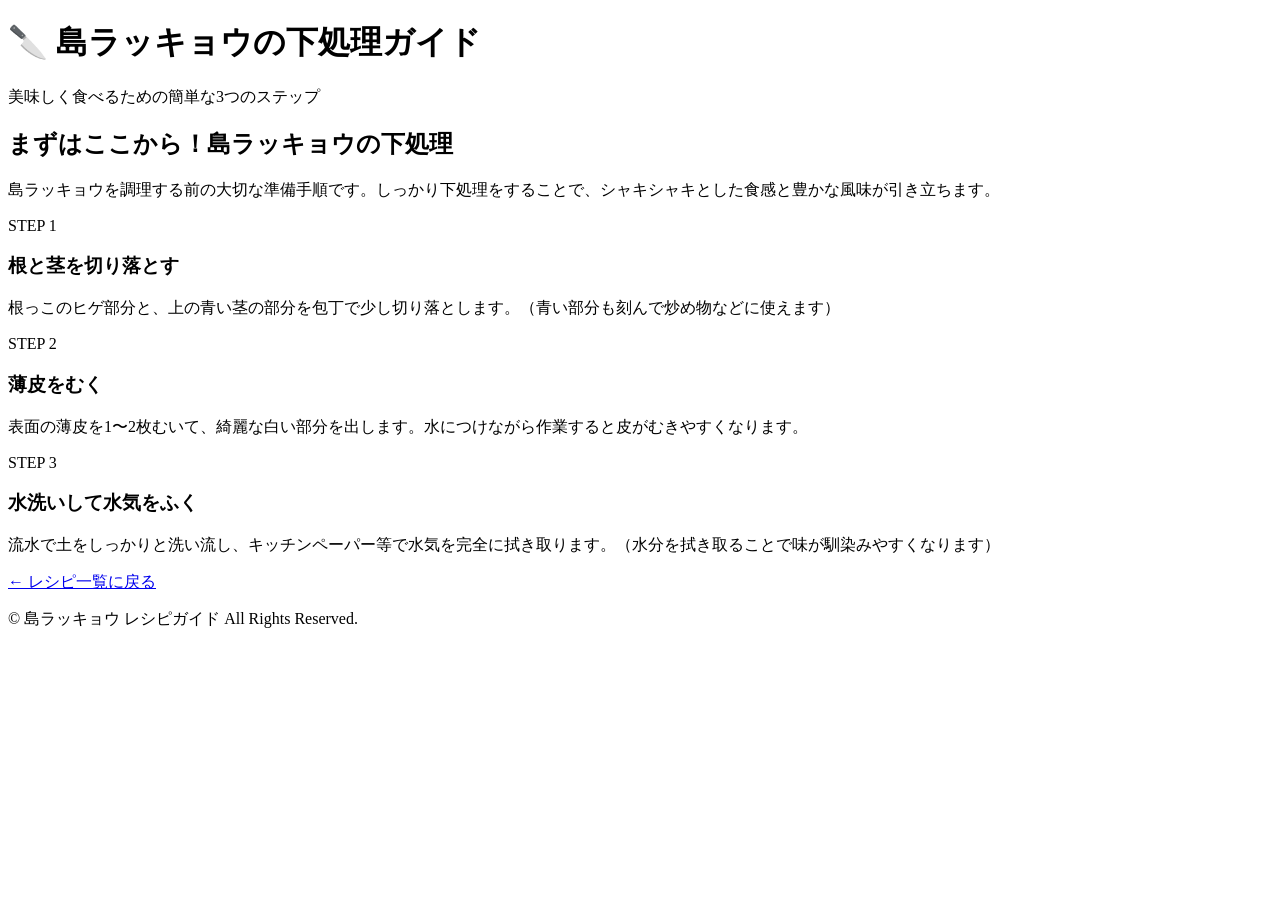
==== prep.html @ ad03f65e "Create prep.html" ====
<!DOCTYPE html>
<html lang="ja">
<head>
    <meta charset="UTF-8">
    <meta name="viewport" content="width=device-width, initial-scale=1.0">
    <title>島ラッキョウの下処理方法 | シャキシャキ美味しく食べるコツ</title>
    <link rel="stylesheet" href="style.css">
</head>
<body>

    <header>
        <h1>🔪 島ラッキョウの下処理ガイド</h1>
        <p>美味しく食べるための簡単な3つのステップ</p>
    </header>

    <div class="container">

        <section class="prep-section">
            <h2 class="section-title">まずはここから！島ラッキョウの下処理</h2>
            <p class="section-desc">島ラッキョウを調理する前の大切な準備手順です。しっかり下処理をすることで、シャキシャキとした食感と豊かな風味が引き立ちます。</p>

            <div class="prep-steps">
                <div class="prep-card">
                    <div class="step-num">STEP 1</div>
                    <h3>根と茎を切り落とす</h3>
                    <p>根っこのヒゲ部分と、上の青い茎の部分を包丁で少し切り落とします。（青い部分も刻んで炒め物などに使えます）</p>
                </div>

                <div class="prep-card">
                    <div class="step-num">STEP 2</div>
                    <h3>薄皮をむく</h3>
                    <p>表面の薄皮を1〜2枚むいて、綺麗な白い部分を出します。水につけながら作業すると皮がむきやすくなります。</p>
                </div>

                <div class="prep-card">
                    <div class="step-num">STEP 3</div>
                    <h3>水洗いして水気をふく</h3>
                    <p>流水で土をしっかりと洗い流し、キッチンペーパー等で水気を完全に拭き取ります。（水分を拭き取ることで味が馴染みやすくなります）</p>
                </div>
            </div>
        </section>

        <div class="nav-box">
            <a href="index.html" class="btn">← レシピ一覧に戻る</a>
        </div>

    </div>

    <footer>
        <p>&copy; 島ラッキョウ レシピガイド All Rights Reserved.</p>
    </footer>

</body>
</html>
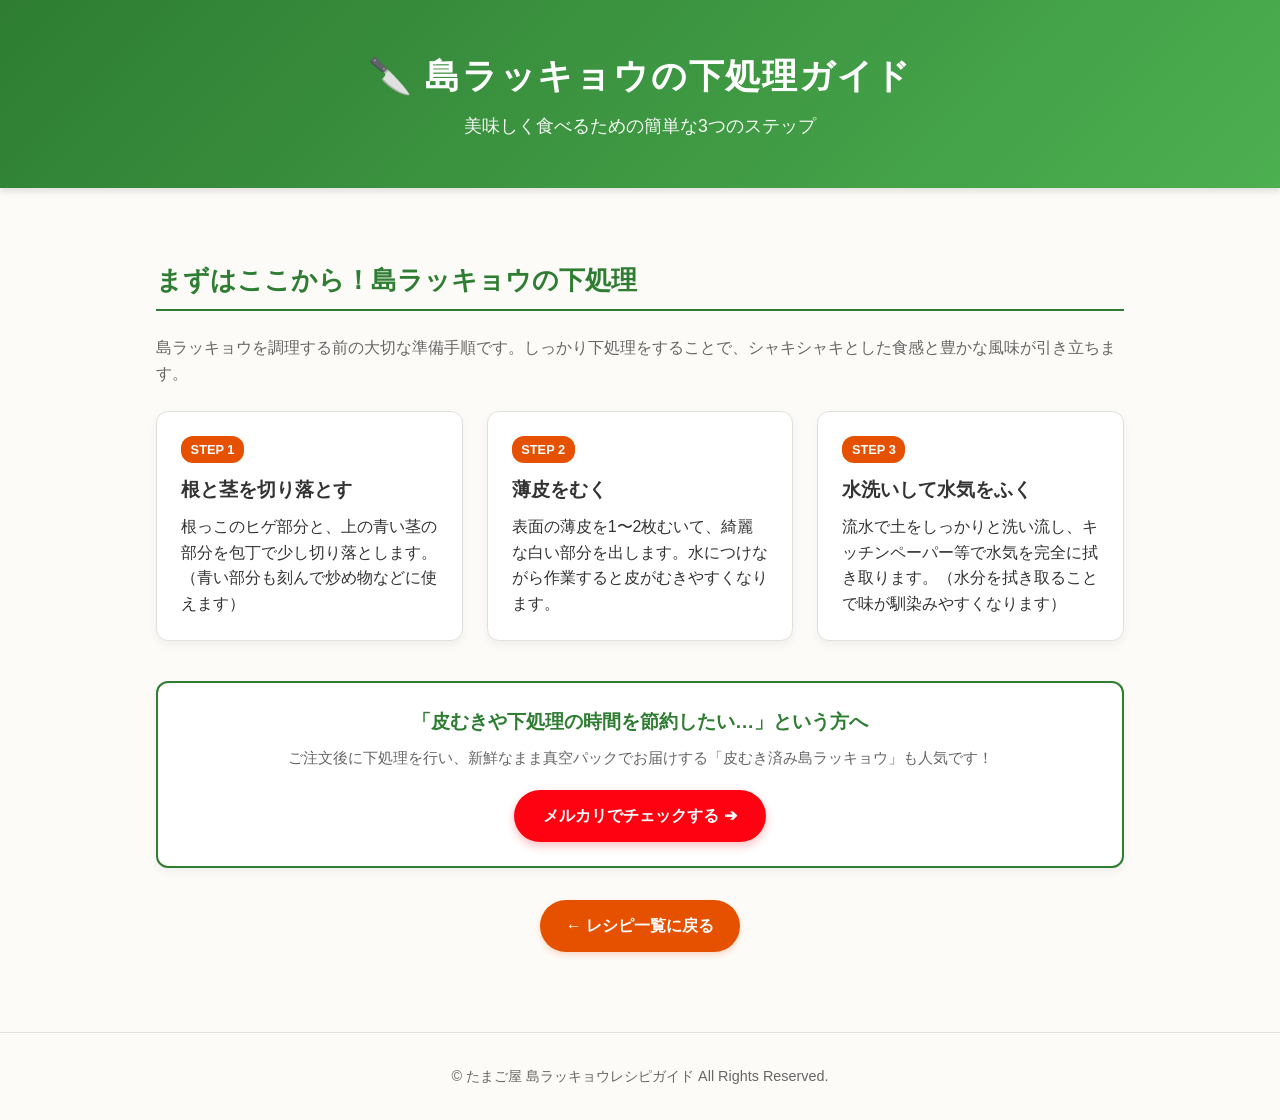
==== commit 0184b0a4: "Update prep.html" ====
--- a/prep.html
+++ b/prep.html
@@ -3,7 +3,7 @@
 <head>
     <meta charset="UTF-8">
     <meta name="viewport" content="width=device-width, initial-scale=1.0">
-    <title>島ラッキョウの下処理方法 | シャキシャキ美味しく食べるコツ</title>
+    <title>島ラッキョウの下処理方法 | たまご屋</title>
     <link rel="stylesheet" href="style.css">
 </head>
 <body>
@@ -40,6 +40,15 @@
             </div>
         </section>
 
+        <!-- 下処理の手間を省きたい人向けのアフィリエイト枠 -->
+        <div class="affiliate-banner-wide">
+            <h3>「皮むきや下処理の時間を節約したい…」という方へ</h3>
+            <p>ご注文後に下処理を行い、新鮮なまま真空パックでお届けする「皮むき済み島ラッキョウ」も人気です！</p>
+            <a href="https://jp.mercari.com/user/profile/764110598" target="_blank" rel="noopener noreferrer" class="btn-mercari">
+                メルカリでチェックする ➔
+            </a>
+        </div>
+
         <div class="nav-box">
             <a href="index.html" class="btn">← レシピ一覧に戻る</a>
         </div>
@@ -47,7 +56,7 @@
     </div>
 
     <footer>
-        <p>&copy; 島ラッキョウ レシピガイド All Rights Reserved.</p>
+        <p>&copy; たまご屋 島ラッキョウレシピガイド All Rights Reserved.</p>
     </footer>
 
 </body>
--- a/style.css
+++ b/style.css
@@ -0,0 +1,355 @@
+:root {
+    --primary-color: #2e7d32;
+    --primary-hover: #1b5e20;
+    --accent-color: #e65100;
+    --bg-color: #fdfbf7;
+    --card-bg: #ffffff;
+    --text-color: #333333;
+    --text-muted: #666666;
+    --border-color: #e0e0e0;
+    --mercari-red: #ff0211;
+    --mercari-hover: #e0020f;
+}
+
+* {
+    box-sizing: border-box;
+    margin: 0;
+    padding: 0;
+}
+
+body {
+    font-family: -apple-system, BlinkMacSystemFont, "Segoe UI", Roboto, "Helvetica Neue", Arial, sans-serif;
+    background-color: var(--bg-color);
+    color: var(--text-color);
+    line-height: 1.6;
+}
+
+header {
+    background: linear-gradient(135deg, #2e7d32 0%, #4caf50 100%);
+    color: #ffffff;
+    text-align: center;
+    padding: 3rem 1rem;
+    box-shadow: 0 4px 6px rgba(0, 0, 0, 0.1);
+}
+
+header h1 {
+    font-size: 2.2rem;
+    margin-bottom: 0.5rem;
+    letter-spacing: 0.05em;
+}
+
+header p {
+    font-size: 1.1rem;
+    opacity: 0.95;
+}
+
+.container {
+    max-width: 1000px;
+    margin: 0 auto;
+    padding: 2rem 1rem;
+}
+
+.intro {
+    background-color: var(--card-bg);
+    border-radius: 12px;
+    padding: 1.5rem;
+    margin-bottom: 2rem;
+    box-shadow: 0 2px 8px rgba(0,0,0,0.05);
+    border-left: 6px solid var(--primary-color);
+}
+
+.intro h2 {
+    color: var(--primary-color);
+    margin-bottom: 0.5rem;
+    font-size: 1.4rem;
+}
+
+/* 下処理ページ案内バナー */
+.prep-banner {
+    background: linear-gradient(135deg, #ffffff 0%, #f4f8f4 100%);
+    border: 2px dashed var(--primary-color);
+    border-radius: 12px;
+    padding: 1.5rem;
+    margin-bottom: 2.5rem;
+    display: flex;
+    justify-content: space-between;
+    align-items: center;
+    flex-wrap: wrap;
+    gap: 1rem;
+    box-shadow: 0 2px 8px rgba(0,0,0,0.04);
+}
+
+.prep-banner-text h3 {
+    color: var(--primary-color);
+    font-size: 1.2rem;
+    margin-bottom: 0.3rem;
+    display: flex;
+    align-items: center;
+    gap: 0.5rem;
+}
+
+.prep-banner-text p {
+    color: var(--text-muted);
+    font-size: 0.95rem;
+}
+
+/* 共通ボタン（通常用） */
+.btn, .btn-prep {
+    display: inline-block;
+    background-color: var(--accent-color);
+    color: #ffffff;
+    text-decoration: none;
+    padding: 0.8rem 1.6rem;
+    border-radius: 30px;
+    font-weight: bold;
+    font-size: 1rem;
+    box-shadow: 0 3px 6px rgba(230, 81, 0, 0.2);
+    transition: all 0.2s ease;
+    white-space: nowrap;
+}
+
+.btn:hover, .btn-prep:hover {
+    background-color: #bf360c;
+    transform: translateY(-2px);
+    box-shadow: 0 5px 10px rgba(230, 81, 0, 0.3);
+}
+
+.section-title {
+    font-size: 1.6rem;
+    color: var(--primary-color);
+    border-bottom: 2px solid var(--primary-color);
+    padding-bottom: 0.5rem;
+    margin: 2.5rem 0 1.5rem;
+    display: flex;
+    align-items: center;
+    gap: 0.5rem;
+}
+
+.section-desc {
+    margin-bottom: 1.5rem;
+    color: var(--text-muted);
+}
+
+/* 下処理カード（prep.html） */
+.prep-steps {
+    display: grid;
+    grid-template-columns: repeat(auto-fit, minmax(260px, 1fr));
+    gap: 1.5rem;
+    margin-bottom: 2.5rem;
+}
+
+.prep-card {
+    background-color: var(--card-bg);
+    border-radius: 12px;
+    padding: 1.5rem;
+    box-shadow: 0 4px 10px rgba(0, 0, 0, 0.05);
+    border: 1px solid var(--border-color);
+}
+
+.step-num {
+    display: inline-block;
+    background-color: var(--accent-color);
+    color: #ffffff;
+    font-size: 0.8rem;
+    font-weight: bold;
+    padding: 0.2rem 0.6rem;
+    border-radius: 12px;
+    margin-bottom: 0.75rem;
+}
+
+.prep-card h3 {
+    font-size: 1.2rem;
+    color: var(--text-color);
+    margin-bottom: 0.5rem;
+}
+
+/* レシピグリッド */
+.recipe-grid {
+    display: grid;
+    grid-template-columns: repeat(auto-fit, minmax(300px, 1fr));
+    gap: 1.5rem;
+}
+
+.recipe-card {
+    background-color: var(--card-bg);
+    border-radius: 12px;
+    overflow: hidden;
+    box-shadow: 0 4px 12px rgba(0,0,0,0.08);
+    border: 1px solid var(--border-color);
+    display: flex;
+    flex-direction: column;
+    transition: transform 0.2s ease;
+}
+
+.recipe-card:hover {
+    transform: translateY(-4px);
+}
+
+.recipe-header {
+    background-color: #f4f8f4;
+    padding: 1.2rem;
+    border-bottom: 1px solid var(--border-color);
+}
+
+.recipe-tag {
+    display: inline-block;
+    background-color: var(--accent-color);
+    color: #fff;
+    font-size: 0.8rem;
+    font-weight: bold;
+    padding: 0.2rem 0.6rem;
+    border-radius: 20px;
+    margin-bottom: 0.5rem;
+}
+
+.recipe-card h3 {
+    font-size: 1.3rem;
+    color: var(--text-color);
+}
+
+.recipe-body {
+    padding: 1.25rem;
+    flex-grow: 1;
+}
+
+.ingredients {
+    margin-bottom: 1rem;
+    background-color: #fafafa;
+    padding: 0.8rem;
+    border-radius: 8px;
+    font-size: 0.95rem;
+}
+
+.ingredients h4 {
+    font-size: 0.9rem;
+    color: var(--text-muted);
+    margin-bottom: 0.4rem;
+    border-bottom: 1px dashed #ccc;
+    padding-bottom: 0.2rem;
+}
+
+.ingredients ul {
+    list-style: none;
+}
+
+.ingredients li {
+    display: flex;
+    justify-content: space-between;
+    padding: 0.2rem 0;
+}
+
+.instructions h4 {
+    font-size: 0.95rem;
+    color: var(--primary-color);
+    margin-bottom: 0.5rem;
+}
+
+.instructions ol {
+    padding-left: 1.2rem;
+    font-size: 0.95rem;
+}
+
+.instructions li {
+    margin-bottom: 0.5rem;
+}
+
+/* アフィリエイト用パーツ */
+.tips-box {
+    background-color: #fff8e1;
+    border: 1px solid #ffe082;
+    border-radius: 10px;
+    padding: 1.5rem;
+    margin-top: 2.5rem;
+}
+
+.tips-box h3 {
+    color: var(--accent-color);
+    font-size: 1.2rem;
+    margin-bottom: 0.5rem;
+}
+
+.affiliate-box {
+    margin-top: 1.2rem;
+    padding-top: 1.2rem;
+    border-top: 1px dashed #ffd54f;
+}
+
+.affiliate-box h4 {
+    color: var(--primary-color);
+    font-size: 1.05rem;
+    margin-bottom: 0.4rem;
+}
+
+.affiliate-box p {
+    font-size: 0.95rem;
+    margin-bottom: 1rem;
+}
+
+.affiliate-banner-wide {
+    background: #ffffff;
+    border: 2px solid var(--primary-color);
+    border-radius: 12px;
+    padding: 1.5rem;
+    text-align: center;
+    margin: 2rem 0;
+    box-shadow: 0 4px 10px rgba(0,0,0,0.05);
+}
+
+.affiliate-banner-wide h3 {
+    color: var(--primary-color);
+    font-size: 1.2rem;
+    margin-bottom: 0.5rem;
+}
+
+.affiliate-banner-wide p {
+    color: var(--text-muted);
+    font-size: 0.95rem;
+    margin-bottom: 1.2rem;
+}
+
+/* メルカリ専用アフィリエイトボタン */
+.btn-mercari {
+    display: inline-block;
+    background-color: var(--mercari-red);
+    color: #ffffff;
+    font-weight: bold;
+    font-size: 1rem;
+    padding: 0.85rem 1.8rem;
+    border-radius: 30px;
+    text-decoration: none;
+    box-shadow: 0 4px 10px rgba(255, 2, 17, 0.25);
+    transition: all 0.2s ease;
+}
+
+.btn-mercari:hover {
+    background-color: var(--mercari-hover);
+    transform: translateY(-2px);
+    box-shadow: 0 6px 14px rgba(255, 2, 17, 0.35);
+}
+
+.nav-box {
+    text-align: center;
+    margin-top: 2rem;
+}
+
+footer {
+    text-align: center;
+    padding: 2rem 1rem;
+    color: var(--text-muted);
+    font-size: 0.9rem;
+    border-top: 1px solid var(--border-color);
+    margin-top: 3rem;
+}
+
+@media (max-width: 600px) {
+    header h1 {
+        font-size: 1.6rem;
+    }
+    .container {
+        padding: 1rem;
+    }
+    .prep-banner {
+        flex-direction: column;
+        text-align: center;
+    }
+}
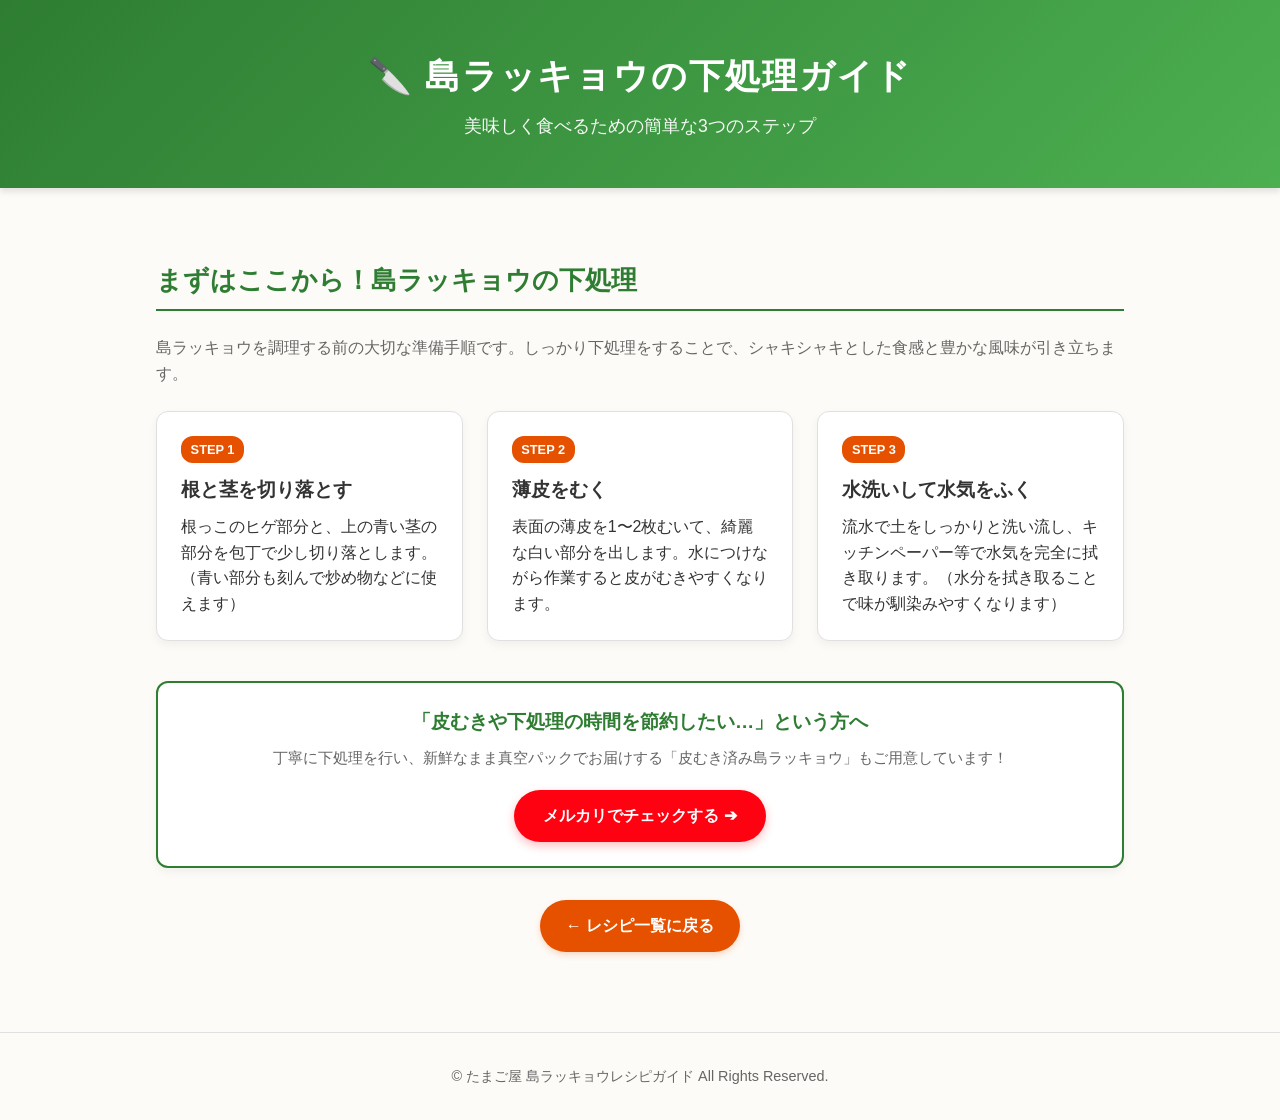
==== commit be30ecb7: "Update prep.html" ====
--- a/prep.html
+++ b/prep.html
@@ -43,7 +43,7 @@
         <!-- 下処理の手間を省きたい人向けのアフィリエイト枠 -->
         <div class="affiliate-banner-wide">
             <h3>「皮むきや下処理の時間を節約したい…」という方へ</h3>
-            <p>ご注文後に下処理を行い、新鮮なまま真空パックでお届けする「皮むき済み島ラッキョウ」も人気です！</p>
+            <p>丁寧に下処理を行い、新鮮なまま真空パックでお届けする「皮むき済み島ラッキョウ」もご用意しています！</p>
             <a href="https://jp.mercari.com/user/profile/764110598" target="_blank" rel="noopener noreferrer" class="btn-mercari">
                 メルカリでチェックする ➔
             </a>
